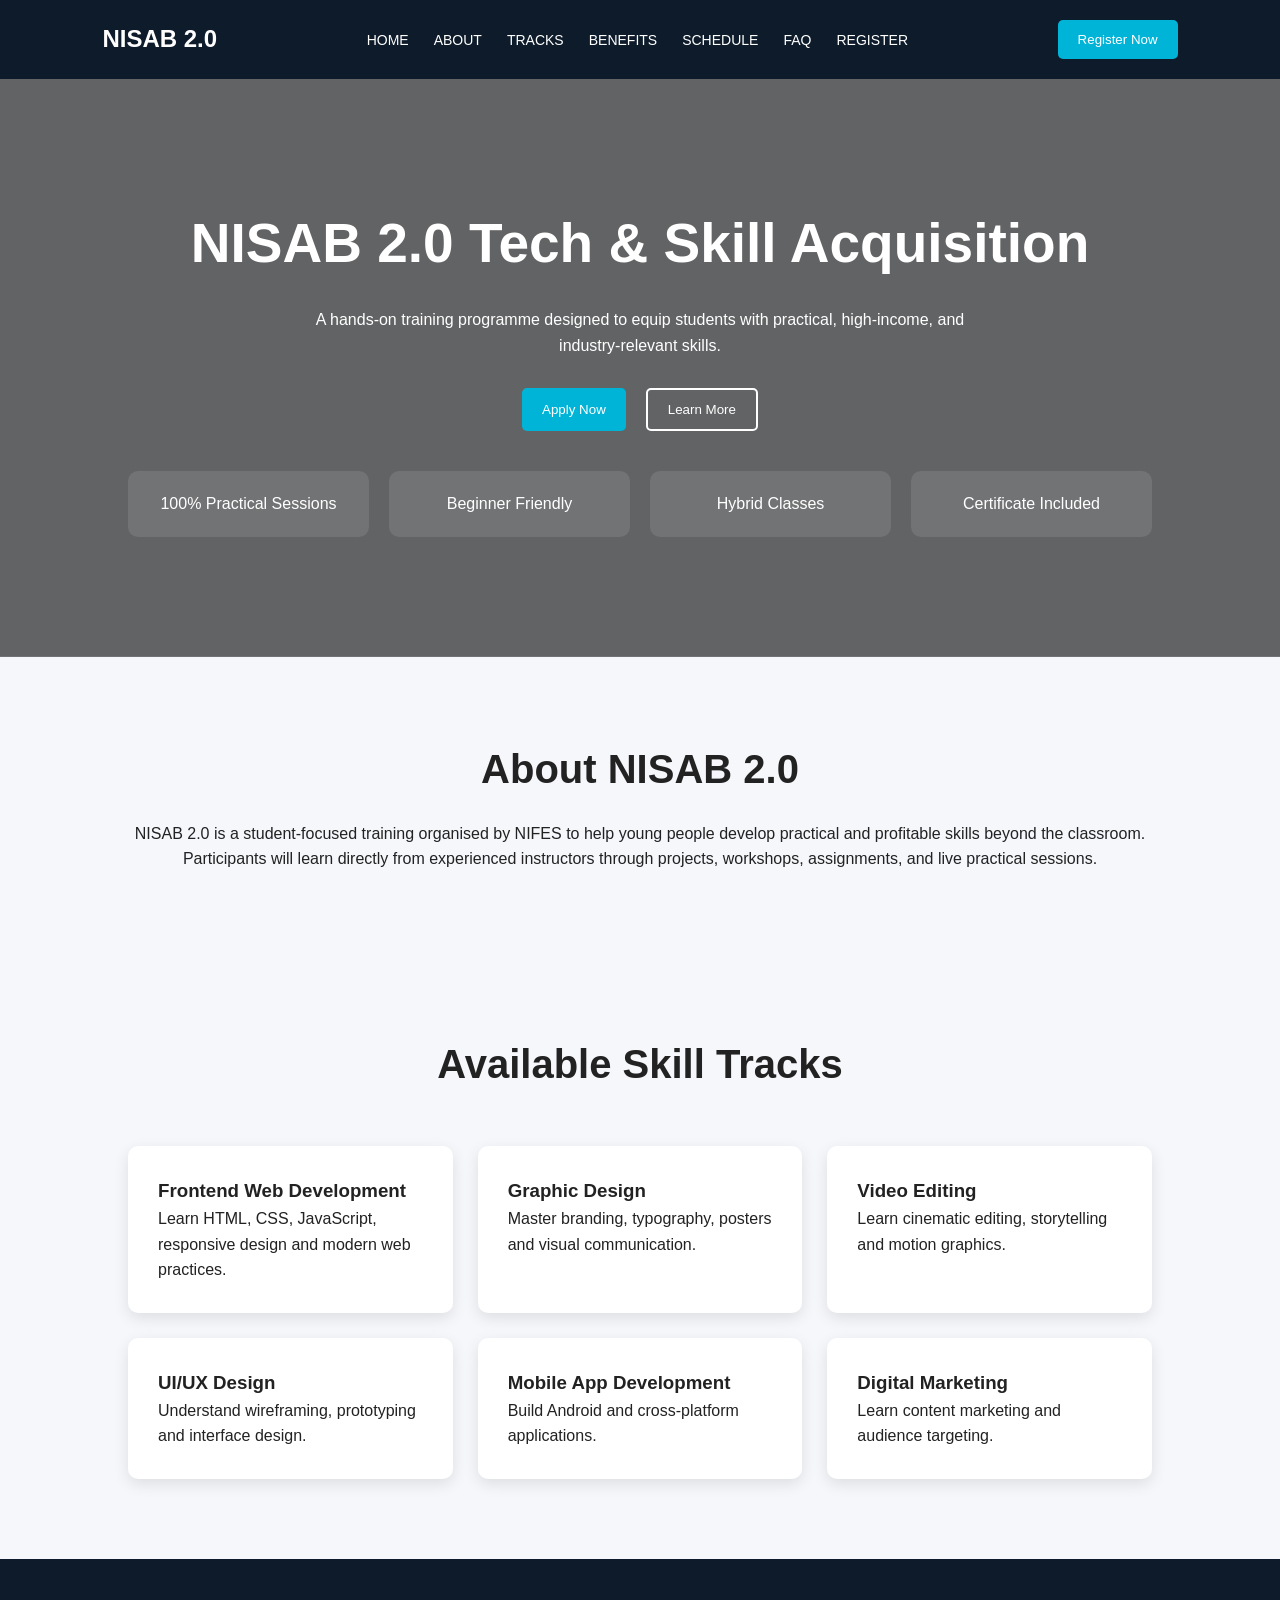
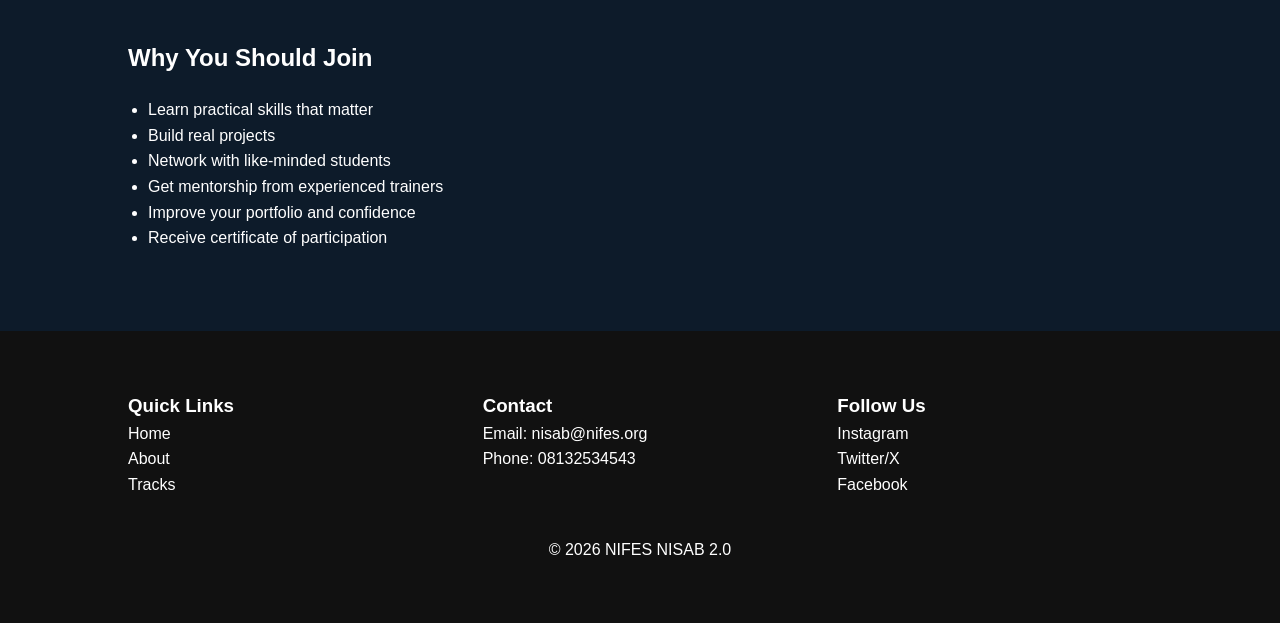
==== friday.html @ 89fa4ba2 "first commit" ====
<!DOCTYPE html>
<html lang="en">
<head>
    <meta charset="UTF-8" />
    <meta name="viewport" content="width=device-width, initial-scale=1.0"/>
    <title>NIFES NISAB 2.0</title>

    <link rel="stylesheet" href="style.css">
</head>
<body>

    <!-- NAVBAR -->
    <header class="navbar">
        <nav class="nav-container">

            <h1 class="logo">NISAB 2.0</h1>

            <ul class="nav-links">
                <li><a href="#">HOME</a></li>
                <li><a href="#">ABOUT</a></li>
                <li><a href="#">TRACKS</a></li>
                <li><a href="#">BENEFITS</a></li>
                <li><a href="#">SCHEDULE</a></li>
                <li><a href="#">FAQ</a></li>
                <li><a href="#">REGISTER</a></li>
            </ul>

            <button class="btn">Register Now</button>

        </nav>
    </header>

    <!-- HERO -->
    <section class="hero">

        <h2>NISAB 2.0 Tech & Skill Acquisition</h2>

        <p>
            A hands-on training programme designed to equip students
            with practical, high-income, and industry-relevant skills.
        </p>

        <div class="hero-buttons">
            <button class="btn">Apply Now</button>
            <button class="btn-outline">Learn More</button>
        </div>

        <div class="hero-features">
            <div>100% Practical Sessions</div>
            <div>Beginner Friendly</div>
            <div>Hybrid Classes</div>
            <div>Certificate Included</div>
        </div>

    </section>

    <!-- ABOUT -->
    <section class="about">

        <h2>About NISAB 2.0</h2>

        <p>
            NISAB 2.0 is a student-focused training organised by NIFES
            to help young people develop practical and profitable skills
            beyond the classroom.
        </p>

        <p>
            Participants will learn directly from experienced instructors
            through projects, workshops, assignments, and live practical sessions.
        </p>

    </section>

    <!-- TRACKS -->
    <section class="tracks">

        <h2>Available Skill Tracks</h2>

        <div class="track-container">

            <div class="card">
                <h3>Frontend Web Development</h3>
                <p>Learn HTML, CSS, JavaScript, responsive design and modern web practices.</p>
            </div>

            <div class="card">
                <h3>Graphic Design</h3>
                <p>Master branding, typography, posters and visual communication.</p>
            </div>

            <div class="card">
                <h3>Video Editing</h3>
                <p>Learn cinematic editing, storytelling and motion graphics.</p>
            </div>

            <div class="card">
                <h3>UI/UX Design</h3>
                <p>Understand wireframing, prototyping and interface design.</p>
            </div>

            <div class="card">
                <h3>Mobile App Development</h3>
                <p>Build Android and cross-platform applications.</p>
            </div>

            <div class="card">
                <h3>Digital Marketing</h3>
                <p>Learn content marketing and audience targeting.</p>
            </div>

        </div>

    </section>

    <!-- BENEFITS -->
    <section class="benefits">

        <h2>Why You Should Join</h2>

        <ul>
            <li>Learn practical skills that matter</li>
            <li>Build real projects</li>
            <li>Network with like-minded students</li>
            <li>Get mentorship from experienced trainers</li>
            <li>Improve your portfolio and confidence</li>
            <li>Receive certificate of participation</li>
        </ul>

    </section>

    <!-- FOOTER -->
    <footer class="footer">

        <div class="footer-grid">

            <div>
                <h3>Quick Links</h3>
                <p>Home</p>
                <p>About</p>
                <p>Tracks</p>
            </div>

            <div>
                <h3>Contact</h3>
                <p>Email: nisab@nifes.org</p>
                <p>Phone: 08132534543</p>
            </div>

            <div>
                <h3>Follow Us</h3>
                <p>Instagram</p>
                <p>Twitter/X</p>
                <p>Facebook</p>
            </div>

        </div>

        <p class="copyright">
            © 2026 NIFES NISAB 2.0
        </p>

    </footer>

</body>
</html>
---- style.css ----
/* RESET */
*{
    margin:0;
    padding:0;
    box-sizing:border-box;
}

/* BODY */
body{
    font-family:Arial, Helvetica, sans-serif;
    line-height:1.6;
    background:#f5f7fb;
    color:#222;
}

/* NAVBAR */
.navbar{
    background:#0d1b2a;
    padding:20px 8%;
}

.nav-container{
    display:flex;
    justify-content:space-between;
    align-items:center;
}

.logo{
    color:white;
}

.nav-links{
    display:flex;
    gap:25px;
    list-style:none;
}

.nav-links a{
    text-decoration:none;
    color:white;
    font-size:14px;
}

.nav-links a:hover{
    color:#00b4d8;
}

/* BUTTONS */
.btn{
    background:#00b4d8;
    color:white;
    border:none;
    padding:12px 20px;
    border-radius:5px;
    cursor:pointer;
}

.btn:hover{
    background:#0096c7;
}

.btn-outline{
    background:transparent;
    border:2px solid white;
    color:white;
    padding:12px 20px;
    border-radius:5px;
    cursor:pointer;
}

/* HERO */
.hero{
    background:linear-gradient(rgba(0,0,0,0.6), rgba(0,0,0,0.6)),
    url('https://images.unsplash.com/photo-1522202176988-66273c2fd55f');

    background-size:cover;
    background-position:center;

    color:white;
    text-align:center;

    padding:120px 10%;
}

.hero h2{
    font-size:55px;
    margin-bottom:20px;
}

.hero p{
    max-width:700px;
    margin:auto;
    margin-bottom:30px;
}

.hero-buttons{
    display:flex;
    justify-content:center;
    gap:20px;
    margin-bottom:40px;
}

.hero-features{
    display:grid;
    grid-template-columns:repeat(4,1fr);
    gap:20px;
}

.hero-features div{
    background:rgba(255,255,255,0.1);
    padding:20px;
    border-radius:10px;
}

/* ABOUT */
.about{
    padding:80px 10%;
    text-align:center;
}

.about h2{
    margin-bottom:20px;
    font-size:40px;
}

/* TRACKS */
.tracks{
    padding:80px 10%;
}

.tracks h2{
    text-align:center;
    margin-bottom:50px;
    font-size:40px;
}

.track-container{
    display:grid;
    grid-template-columns:repeat(3,1fr);
    gap:25px;
}

.card{
    background:white;
    padding:30px;
    border-radius:10px;
    box-shadow:0 5px 15px rgba(0,0,0,0.1);
    transition:0.3s;
}

.card:hover{
    transform:translateY(-10px);
}

/* BENEFITS */
.benefits{
    background:#0d1b2a;
    color:white;
    padding:80px 10%;
}

.benefits h2{
    margin-bottom:20px;
}

.benefits ul{
    padding-left:20px;
}

/* FOOTER */
.footer{
    background:#111;
    color:white;
    padding:60px 10%;
}

.footer-grid{
    display:grid;
    grid-template-columns:repeat(3,1fr);
    gap:40px;
}

.copyright{
    margin-top:40px;
    text-align:center;
}

/* RESPONSIVE */
@media(max-width:900px){

    .nav-container{
        flex-direction:column;
        gap:20px;
    }

    .nav-links{
        flex-wrap:wrap;
        justify-content:center;
    }

    .hero h2{
        font-size:38px;
    }

    .hero-features{
        grid-template-columns:1fr 1fr;
    }

    .track-container{
        grid-template-columns:1fr;
    }

    .footer-grid{
        grid-template-columns:1fr;
    }
}
```
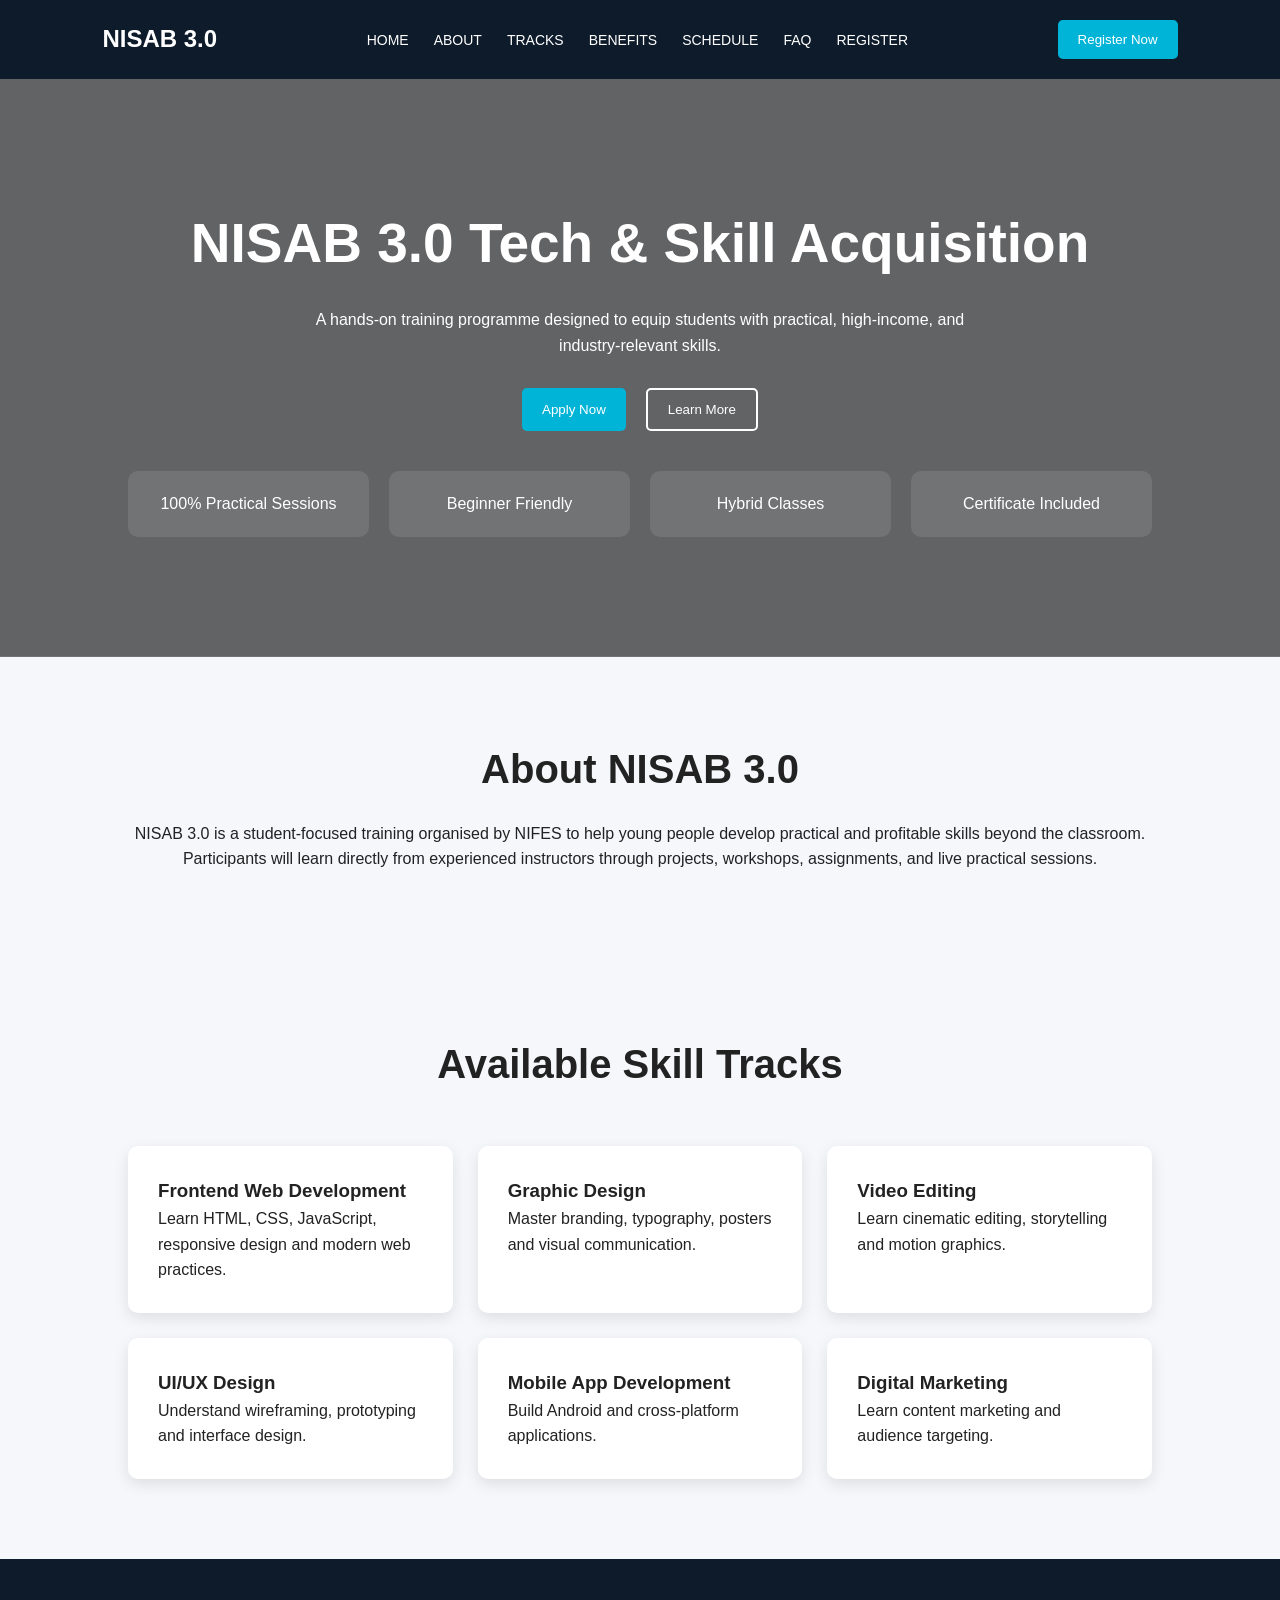
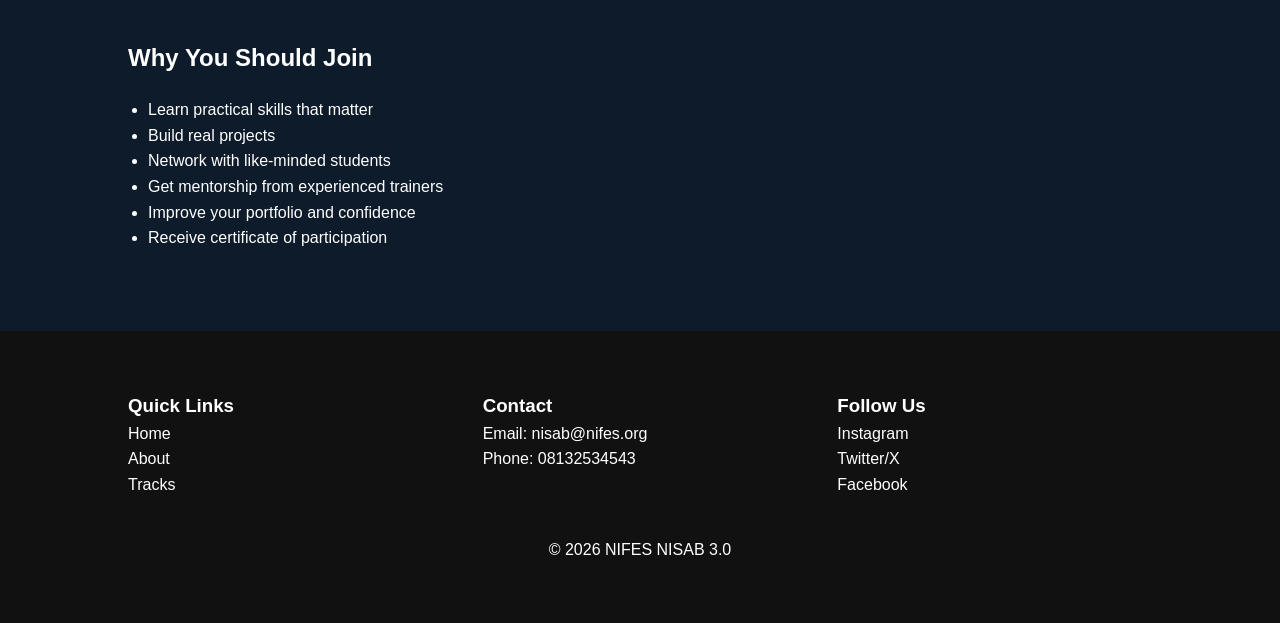
==== commit 1bf55549: "Update friday.html" ====
--- a/friday.html
+++ b/friday.html
@@ -13,7 +13,7 @@
     <header class="navbar">
         <nav class="nav-container">
 
-            <h1 class="logo">NISAB 2.0</h1>
+            <h1 class="logo">NISAB 3.0</h1>
 
             <ul class="nav-links">
                 <li><a href="#">HOME</a></li>
@@ -33,7 +33,7 @@
     <!-- HERO -->
     <section class="hero">
 
-        <h2>NISAB 2.0 Tech & Skill Acquisition</h2>
+        <h2>NISAB 3.0 Tech & Skill Acquisition</h2>
 
         <p>
             A hands-on training programme designed to equip students
@@ -57,10 +57,10 @@
     <!-- ABOUT -->
     <section class="about">
 
-        <h2>About NISAB 2.0</h2>
+        <h2>About NISAB 3.0</h2>
 
         <p>
-            NISAB 2.0 is a student-focused training organised by NIFES
+            NISAB 3.0 is a student-focused training organised by NIFES
             to help young people develop practical and profitable skills
             beyond the classroom.
         </p>
@@ -157,7 +157,7 @@
         </div>
 
         <p class="copyright">
-            © 2026 NIFES NISAB 2.0
+            © 2026 NIFES NISAB 3.0
         </p>
 
     </footer>
